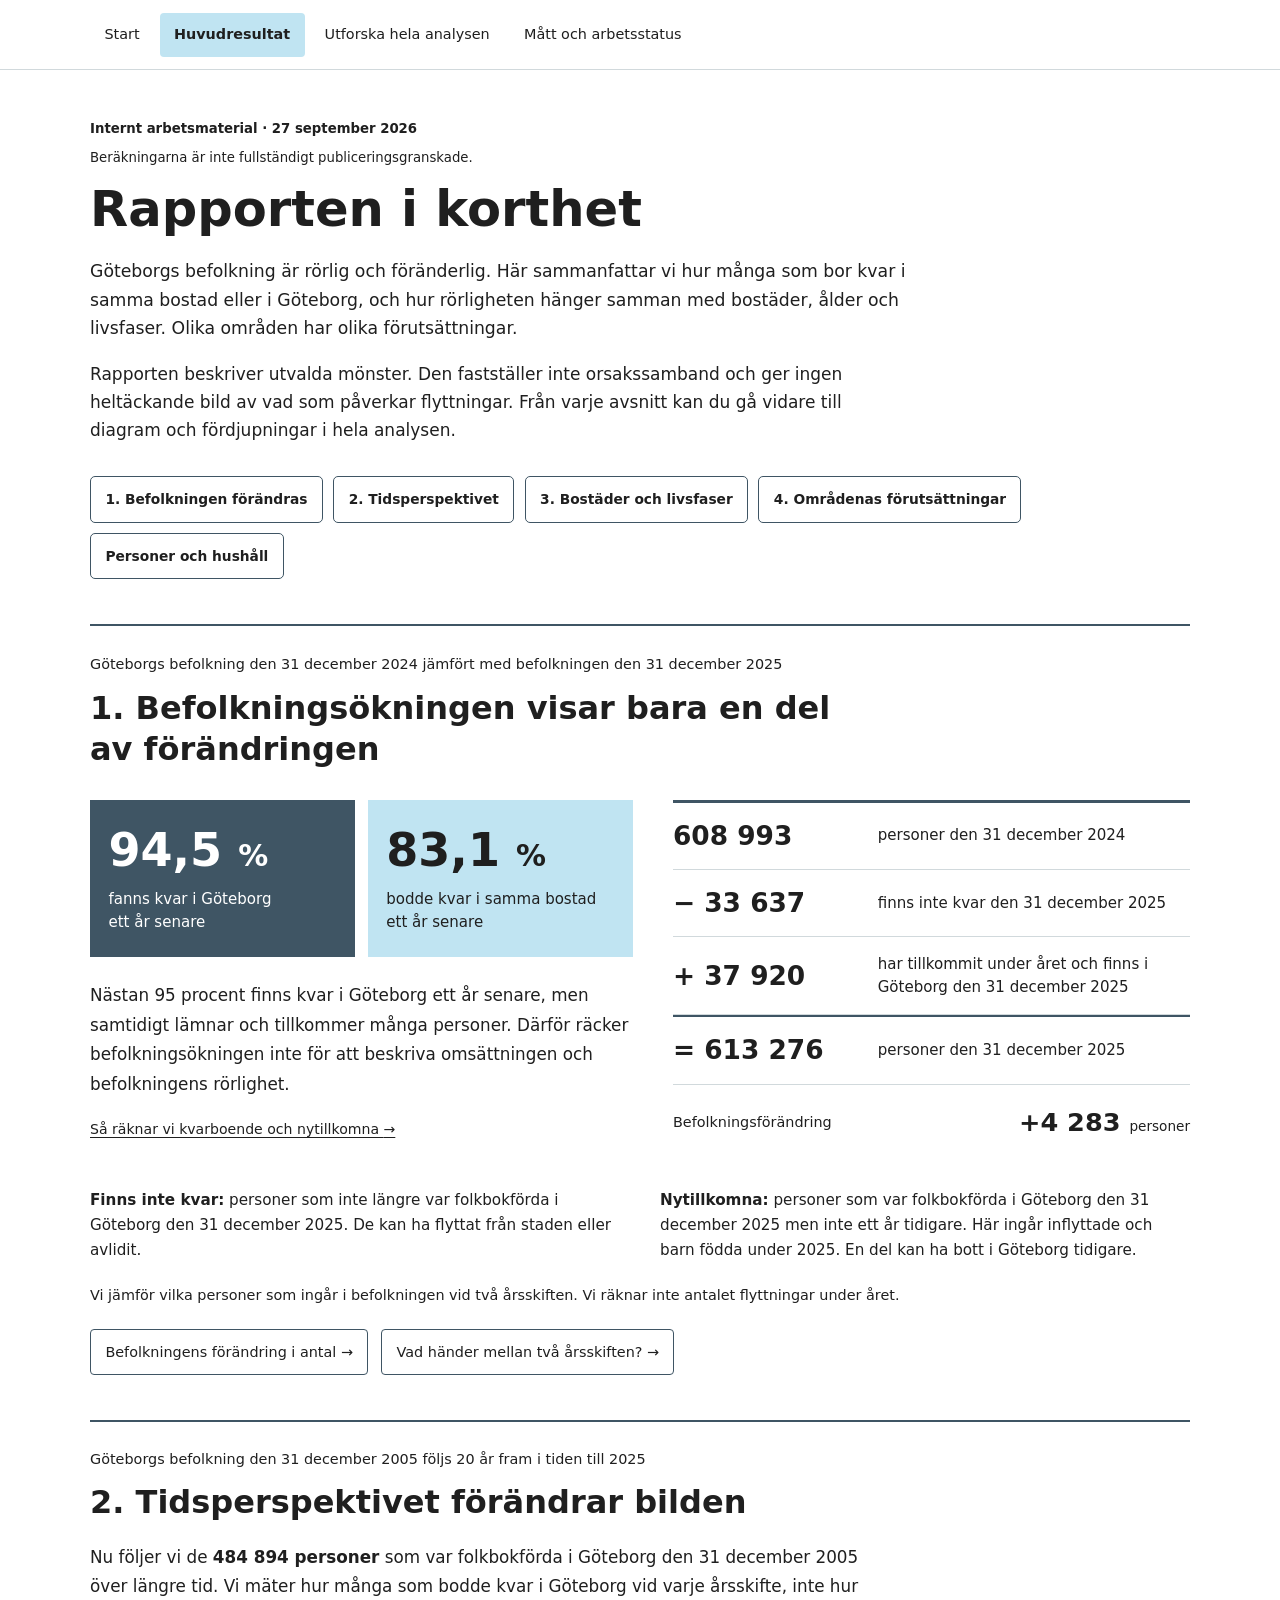
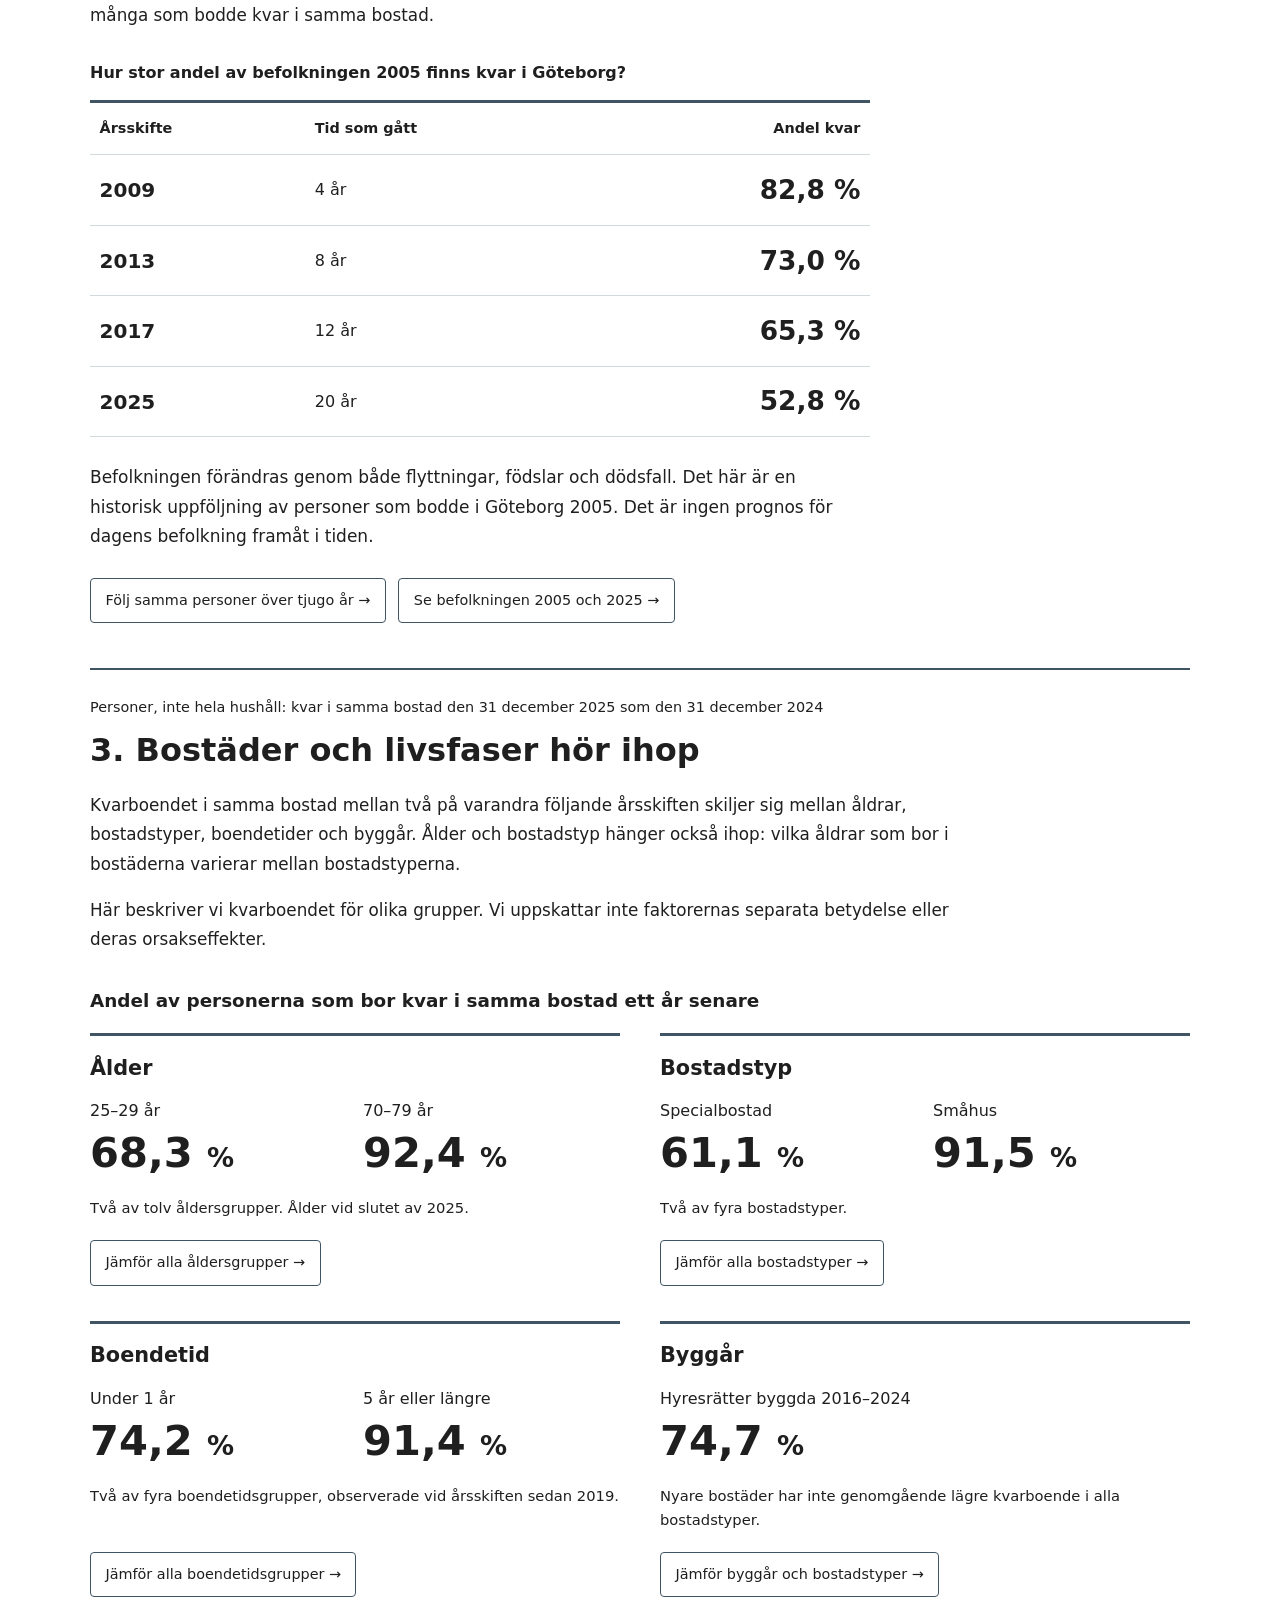
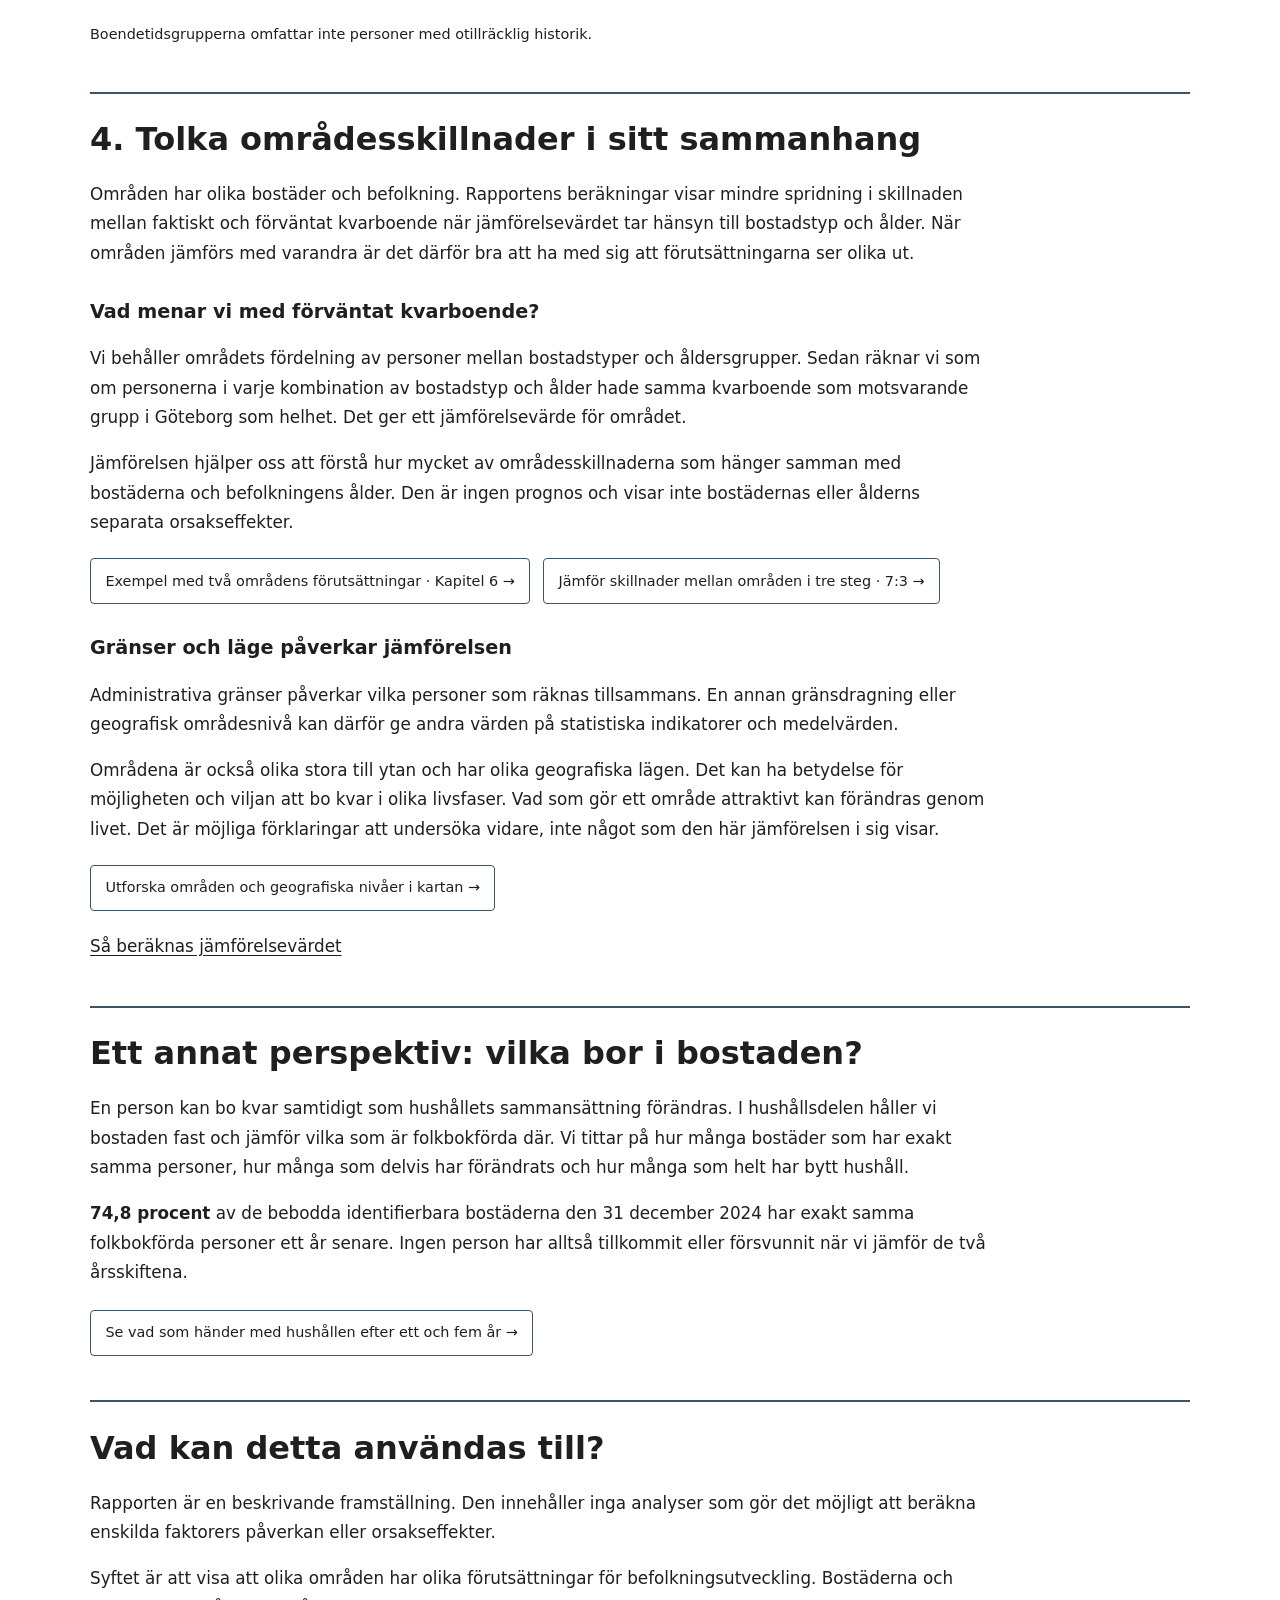
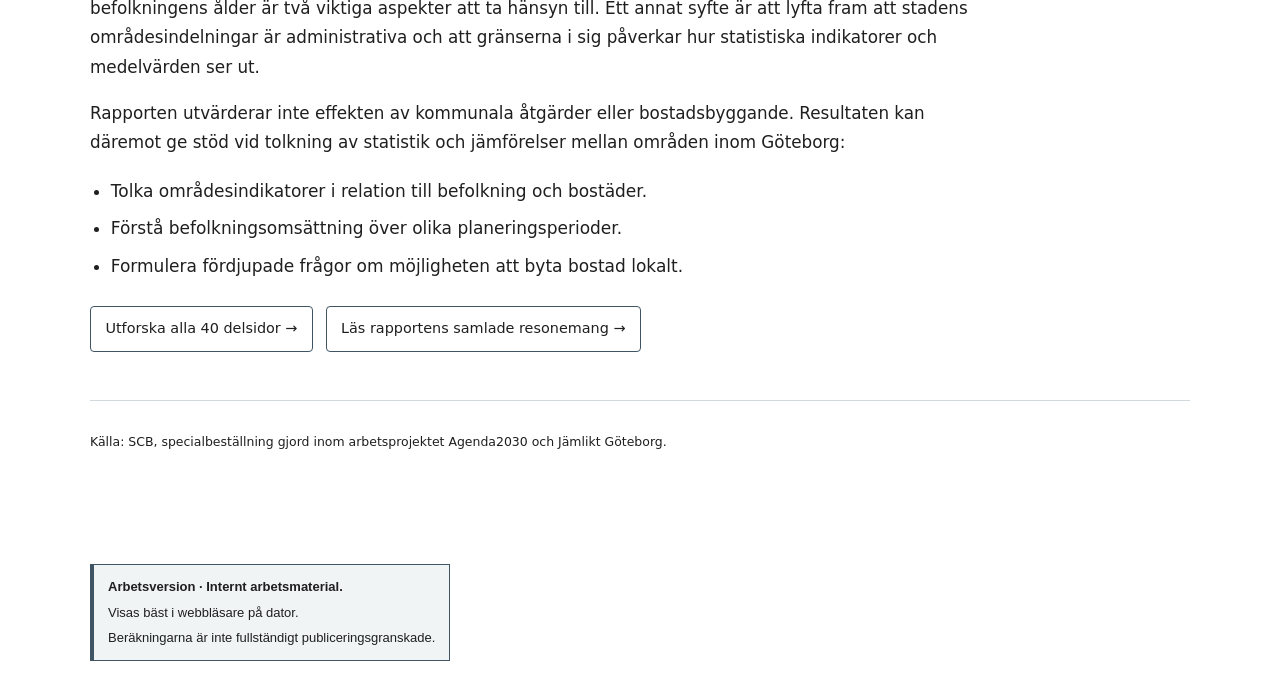
==== huvudresultat.html @ 5f3e09d5 "Publicera bearbetad arbetsversion 2 med huvudresultat och alla delar" ====
<!doctype html><html lang="sv"><head><meta charset="utf-8"><meta name="viewport" content="width=device-width, initial-scale=1"><title>Arbetsversion 2 · Huvudresultaten</title><link rel="stylesheet" href="assets/css/styles.css"><link rel="stylesheet" href="arbetslage.css"><link rel="stylesheet" href="assets/css/arbetsversion2.css"><link rel="stylesheet" href="assets/css/huvudresultat.css"></head><body class="v2-guide v2-summary"><a class="hoppa" href="#innehall">Hoppa till innehållet</a><header><nav class="summary-nav" aria-label="Rapportens sidor"><a href="index.html">Start</a><a href="huvudresultat.html" aria-current="page">Huvudresultat</a><a href="utforska.html">Utforska hela analysen</a><a href="metod-och-status.html">Mått och arbetsstatus</a></nav></header><main id="innehall">
<div class="summary-intro">
  <p class="v2-context"><strong>Internt arbetsmaterial · 27 september 2026</strong></p>
<p class="v2-review-note">Beräkningarna är inte fullständigt publiceringsgranskade.</p>
  <h1>Rapporten i korthet</h1>
  <p class="v2-lead">Göteborgs befolkning är rörlig och föränderlig. Här sammanfattar vi hur många som bor kvar i samma bostad eller i Göteborg, och hur rörligheten hänger samman med bostäder, ålder och livsfaser. Olika områden har olika förutsättningar.</p>
  <p>Rapporten beskriver utvalda mönster. Den fastställer inte orsakssamband och ger ingen heltäckande bild av vad som påverkar flyttningar. Från varje avsnitt kan du gå vidare till diagram och fördjupningar i hela analysen.</p>
</div>
<nav class="v2-jump summary-topics" aria-label="Avsnitt på denna sida">
  <a href="#ett-ar">1. Befolkningen förändras</a>
  <a href="#langre-tid">2. Tidsperspektivet</a>
  <a href="#bostader">3. Bostäder och livsfaser</a>
  <a href="#omraden">4. Områdenas förutsättningar</a>
  <a href="#hushall">Personer och hushåll</a>
</nav>
<section class="v2-section summary-year" id="ett-ar">
  <p class="summary-period">Göteborgs befolkning den 31 december 2024 jämfört med befolkningen den 31 december 2025</p>
  <h2>1. Befolkningsökningen visar bara en del av förändringen</h2>
  <div class="summary-year-grid">
    <div>
      <div class="summary-highlights" aria-label="Andelar av Göteborgs befolkning den 31 december 2024">
        <div class="summary-highlight"><strong>94,5 <span>%</span></strong><p>fanns kvar i Göteborg<br>ett år senare</p></div>
        <div class="summary-highlight"><strong>83,1 <span>%</span></strong><p>bodde kvar i samma bostad<br>ett år senare</p></div>
      </div>
      <p class="summary-reading">Nästan 95 procent finns kvar i Göteborg ett år senare, men samtidigt lämnar och tillkommer många personer. Därför räcker befolkningsökningen inte för att beskriva omsättningen och befolkningens rörlighet.</p>
      <a class="summary-method-link" href="metod-och-status.html">Så räknar vi kvarboende och nytillkomna <span aria-hidden="true">→</span></a>
    </div>
    <div class="summary-change" aria-label="Befolkningens förändring mellan årsskiftena">
      <div class="summary-count"><strong>608&nbsp;993</strong><span>personer den 31 december 2024</span></div>
      <div class="summary-count"><strong>−&nbsp;33&nbsp;637</strong><span>finns inte kvar den 31 december 2025</span></div>
      <div class="summary-count"><strong>+&nbsp;37&nbsp;920</strong><span>har tillkommit under året och finns i Göteborg den 31 december 2025</span></div>
      <div class="summary-count summary-count-end"><strong>=&nbsp;613&nbsp;276</strong><span>personer den 31 december 2025</span></div>
      <p class="summary-increase"><span>Befolkningsförändring</span><strong>+4&nbsp;283 <small>personer</small></strong></p>
    </div>
  </div>
  <div class="summary-definitions">
    <p><strong>Finns inte kvar:</strong> personer som inte längre var folkbokförda i Göteborg den 31 december 2025. De kan ha flyttat från staden eller avlidit.</p>
    <p><strong>Nytillkomna:</strong> personer som var folkbokförda i Göteborg den 31 december 2025 men inte ett år tidigare. Här ingår inflyttade och barn födda under 2025. En del kan ha bott i Göteborg tidigare.</p>
  </div>
  <p class="summary-time-note">Vi jämför vilka personer som ingår i befolkningen vid två årsskiften. Vi räknar inte antalet flyttningar under året.</p>
  <div class="summary-more"><a href="rapport.html#steg-4">Befolkningens förändring i antal <span aria-hidden="true">→</span></a><a href="rapport.html#steg-5">Vad händer mellan två årsskiften? <span aria-hidden="true">→</span></a></div>
</section>
<section class="v2-section" id="langre-tid">
  <p class="summary-period">Göteborgs befolkning den 31 december 2005 följs 20 år fram i tiden till 2025</p>
  <h2>2. Tidsperspektivet förändrar bilden</h2>
  <p class="summary-long-intro">Nu följer vi de <strong>484&nbsp;894 personer</strong> som var folkbokförda i Göteborg den 31 december 2005 över längre tid. Vi mäter hur många som bodde kvar i Göteborg vid varje årsskifte, inte hur många som bodde kvar i samma bostad.</p>
  <div class="summary-long-grid">
    <table class="summary-followup">
      <caption>Hur stor andel av befolkningen 2005 finns kvar i Göteborg?</caption>
      <thead><tr><th scope="col">Årsskifte</th><th scope="col">Tid som gått</th><th scope="col">Andel kvar</th></tr></thead>
      <tbody>
        <tr><th scope="row">2009</th><td>4 år</td><td>82,8 %</td></tr>
        <tr><th scope="row">2013</th><td>8 år</td><td>73,0 %</td></tr>
        <tr><th scope="row">2017</th><td>12 år</td><td>65,3 %</td></tr>
        <tr><th scope="row">2025</th><td>20 år</td><td>52,8 %</td></tr>
      </tbody>
    </table>
  </div>
  <p class="summary-long-reading">Befolkningen förändras genom både flyttningar, födslar och dödsfall. Det här är en historisk uppföljning av personer som bodde i Göteborg 2005. Det är ingen prognos för dagens befolkning framåt i tiden.</p>
  <div class="summary-more"><a href="kapitel9.html#steg-1">Följ samma personer över tjugo år <span aria-hidden="true">→</span></a><a href="kapitel9.html#steg-5">Se befolkningen 2005 och 2025 <span aria-hidden="true">→</span></a></div>
</section>
<section class="v2-section" id="bostader">
  <p class="summary-period">Personer, inte hela hushåll: kvar i samma bostad den 31 december 2025 som den 31 december 2024</p>
  <h2>3. Bostäder och livsfaser hör ihop</h2>
  <p class="summary-groups-intro">Kvarboendet i samma bostad mellan två på varandra följande årsskiften skiljer sig mellan åldrar, bostadstyper, boendetider och byggår. Ålder och bostadstyp hänger också ihop: vilka åldrar som bor i bostäderna varierar mellan bostadstyperna.</p>
  <p class="summary-groups-intro">Här beskriver vi kvarboendet för olika grupper. Vi uppskattar inte faktorernas separata betydelse eller deras orsakseffekter.</p>
  <h3 class="summary-groups-measure">Andel av personerna som bor kvar i samma bostad ett år senare</h3>
  <div class="summary-groups">
    <section class="summary-group" aria-labelledby="summary-age-title">
      <h4 id="summary-age-title">Ålder</h4>
      <dl class="summary-group-values"><div><dt>25–29 år</dt><dd>68,3 <span>%</span></dd></div><div><dt>70–79 år</dt><dd>92,4 <span>%</span></dd></div></dl>
      <p>Två av tolv åldersgrupper. Ålder vid slutet av 2025.</p>
      <div class="summary-more"><a href="kapitel3.html#steg-1">Jämför alla åldersgrupper <span aria-hidden="true">→</span></a></div>
    </section>
    <section class="summary-group" aria-labelledby="summary-housing-title">
      <h4 id="summary-housing-title">Bostadstyp</h4>
      <dl class="summary-group-values"><div><dt>Specialbostad</dt><dd>61,1 <span>%</span></dd></div><div><dt>Småhus</dt><dd>91,5 <span>%</span></dd></div></dl>
      <p>Två av fyra bostadstyper.</p>
      <div class="summary-more"><a href="kapitel5.html#steg-1">Jämför alla bostadstyper <span aria-hidden="true">→</span></a></div>
    </section>
    <section class="summary-group" aria-labelledby="summary-tenure-title">
      <h4 id="summary-tenure-title">Boendetid</h4>
      <dl class="summary-group-values"><div><dt>Under 1 år</dt><dd>74,2 <span>%</span></dd></div><div><dt>5 år eller längre</dt><dd>91,4 <span>%</span></dd></div></dl>
      <p>Två av fyra boendetidsgrupper, observerade vid årsskiften sedan 2019.</p>
      <div class="summary-more"><a href="kapitel8.html#steg-1">Jämför alla boendetidsgrupper <span aria-hidden="true">→</span></a></div>
    </section>
    <section class="summary-group" aria-labelledby="summary-built-title">
      <h4 id="summary-built-title">Byggår</h4>
      <dl class="summary-group-values summary-group-single"><div><dt>Hyresrätter byggda 2016–2024</dt><dd>74,7 <span>%</span></dd></div></dl>
      <p>Nyare bostäder har inte genomgående lägre kvarboende i alla bostadstyper.</p>
      <div class="summary-more"><a href="kapitel8.html#steg-3">Jämför byggår och bostadstyper <span aria-hidden="true">→</span></a></div>
    </section>
  </div>
  <p class="summary-groups-note">Boendetidsgrupperna omfattar inte personer med otillräcklig historik.</p>
</section>
<section class="v2-section" id="omraden">
  <h2>4. Tolka områdesskillnader i sitt sammanhang</h2>
  <p>Områden har olika bostäder och befolkning. Rapportens beräkningar visar mindre spridning i skillnaden mellan faktiskt och förväntat kvarboende när jämförelsevärdet tar hänsyn till bostadstyp och ålder. När områden jämförs med varandra är det därför bra att ha med sig att förutsättningarna ser olika ut.</p>
  <h3>Vad menar vi med förväntat kvarboende?</h3>
  <p>Vi behåller områdets fördelning av personer mellan bostadstyper och åldersgrupper. Sedan räknar vi som om personerna i varje kombination av bostadstyp och ålder hade samma kvarboende som motsvarande grupp i Göteborg som helhet. Det ger ett jämförelsevärde för området.</p>
  <p>Jämförelsen hjälper oss att förstå hur mycket av områdesskillnaderna som hänger samman med bostäderna och befolkningens ålder. Den är ingen prognos och visar inte bostädernas eller ålderns separata orsakseffekter.</p>
  <div class="summary-more"><a href="kapitel6.html#steg-1">Exempel med två områdens förutsättningar · Kapitel 6 <span aria-hidden="true">→</span></a><a href="kapitel7.html#steg-4">Jämför skillnader mellan områden i tre steg · 7:3 <span aria-hidden="true">→</span></a></div>
  <h3>Gränser och läge påverkar jämförelsen</h3>
  <p>Administrativa gränser påverkar vilka personer som räknas tillsammans. En annan gränsdragning eller geografisk områdesnivå kan därför ge andra värden på statistiska indikatorer och medelvärden.</p>
  <p>Områdena är också olika stora till ytan och har olika geografiska lägen. Det kan ha betydelse för möjligheten och viljan att bo kvar i olika livsfaser. Vad som gör ett område attraktivt kan förändras genom livet. Det är möjliga förklaringar att undersöka vidare, inte något som den här jämförelsen i sig visar.</p>
  <div class="summary-more"><a href="kapitel4.html#steg-3">Utforska områden och geografiska nivåer i kartan <span aria-hidden="true">→</span></a></div>
  <p class="v2-review-link"><a href="metod-och-status.html#omradesjamforelse">Så beräknas jämförelsevärdet</a></p>
</section>
<section class="v2-section" id="hushall">
  <h2>Ett annat perspektiv: vilka bor i bostaden?</h2>
  <p>En person kan bo kvar samtidigt som hushållets sammansättning förändras. I hushållsdelen håller vi bostaden fast och jämför vilka som är folkbokförda där. Vi tittar på hur många bostäder som har exakt samma personer, hur många som delvis har förändrats och hur många som helt har bytt hushåll.</p>
  <p><strong>74,8 procent</strong> av de bebodda identifierbara bostäderna den 31 december 2024 har exakt samma folkbokförda personer ett år senare. Ingen person har alltså tillkommit eller försvunnit när vi jämför de två årsskiftena.</p>
  <div class="summary-more"><a href="kapitel10.html#steg-1">Se vad som händer med hushållen efter ett och fem år <span aria-hidden="true">→</span></a></div>
</section>
<section class="v2-section" id="anvandning">
  <h2>Vad kan detta användas till?</h2>
  <p>Rapporten är en beskrivande framställning. Den innehåller inga analyser som gör det möjligt att beräkna enskilda faktorers påverkan eller orsakseffekter.</p>
  <p>Syftet är att visa att olika områden har olika förutsättningar för befolkningsutveckling. Bostäderna och befolkningens ålder är två viktiga aspekter att ta hänsyn till. Ett annat syfte är att lyfta fram att stadens områdesindelningar är administrativa och att gränserna i sig påverkar hur statistiska indikatorer och medelvärden ser ut.</p>
  <p>Rapporten utvärderar inte effekten av kommunala åtgärder eller bostadsbyggande. Resultaten kan däremot ge stöd vid tolkning av statistik och jämförelser mellan områden inom Göteborg:</p>
  <ul><li>Tolka områdesindikatorer i relation till befolkning och bostäder.</li><li>Förstå befolkningsomsättning över olika planeringsperioder.</li><li>Formulera fördjupade frågor om möjligheten att byta bostad lokalt.</li></ul>
  <div class="summary-more"><a href="utforska.html">Utforska alla 40 delsidor <span aria-hidden="true">→</span></a><a href="sammanfattning.html#steg-4">Läs rapportens samlade resonemang <span aria-hidden="true">→</span></a></div>
</section>
<footer><p>Källa: SCB, specialbeställning gjord inom arbetsprojektet Agenda2030 och Jämlikt Göteborg.</p></footer>
</main><script src="arbetslage.js"></script></body></html>
---- assets/css/styles.css ----
/* --------------------------------------------------------------
   Rörlighet i Göteborgs bostadsbestånd
   Gemensam grund och landningssida.

   Följer Göteborgs Stads grafiska profil:
     Typsnitt   Open Sans Extrabold i rubriker, Regular i brödtext
     Text       Alltid svart #1f1f1f eller vit #ffffff, aldrig
                genomskinlig. Hierarki genom storlek och vikt.
     Färg       Göteborgsblå #0077bc endast profilerande element,
                aldrig datavärden. Datafärgerna används solida.
     Versaler   Endast inledande stor bokstav, aldrig VERSALER.
   -------------------------------------------------------------- */

:root {
  /* Profilerande */
  --gbg-bla:      #0077bc;

  /* Datafärger */
  --gbg-morkbla:  #3f5564;
  --gbg-turkos:   #008391;
  --gbg-gron:     #008767;
  --gbg-gul:      #ffcd37;
  --gbg-rod:      #d24723;
  --gbg-rosa:     #d53878;
  --gbg-lila:     #674b99;
  --gbg-gra:      #d1d9dc;
  --gbg-ljusbla:  #c0e4f2;
  --gbg-ljusgul:  #fff3b0;

  /* Ytor */
  --svart:        #1f1f1f;
  --vit:          #ffffff;
  --natt:         #3f5564;
  --papper:       #ffffff;
  --linje:        #d1d9dc;
  --kalla:        #1f1f1f;

  --font: "Open Sans", system-ui, sans-serif;
}

*, *::before, *::after { box-sizing: border-box; }
html { -webkit-text-size-adjust: 100%; }

body {
  margin: 0;
  font-family: var(--font);
  font-size: 17px;
  line-height: 1.6;
  color: var(--svart);
  background: var(--papper);
}

.visuellt-dold {
  position: absolute; width: 1px; height: 1px;
  overflow: hidden; clip: rect(0 0 0 0); white-space: nowrap;
}

.hoppa {
  position: fixed;
  z-index: 100;
  top: .75rem;
  left: .75rem;
  padding: .65rem .9rem;
  color: var(--svart);
  background: var(--vit);
  border: 2px solid var(--svart);
  transform: translateY(-180%);
}
.hoppa:focus { transform: none; }

/* --- Knapp ---------------------------------------------------- */
/* Göteborgsblå är profilerande och används för det som går att
   klicka på. Aldrig för datavärden. */

.knapp {
  display: inline-block;
  font-family: var(--font);
  font-weight: 600;
  font-size: 1.05rem;
  color: var(--vit);
  background: var(--gbg-bla);
  padding: .9rem 2rem;
  border: none;
  border-radius: 999px;
  text-decoration: none;
  cursor: pointer;
  transition: background .15s ease;
}
.knapp:hover  { background: var(--svart); }
.knapp:active { transform: translateY(1px); }
.knapp:focus-visible { outline: 3px solid var(--svart); outline-offset: 3px; }

/* ==============================================================
   Landningssidan
   ============================================================== */

.hero {
  position: relative;
  isolation: isolate;
  min-height: 100svh;
  overflow: hidden;
  color: var(--vit);
  background: var(--gbg-morkbla);
}

.hero__foto,
.hero__ton,
.hero__duk {
  position: absolute;
  inset: 0;
  width: 100%;
  height: 100%;
}

.hero__foto {
  z-index: -3;
  background-color: var(--gbg-morkbla);
  background-image: url("../img/hero.jpg");
  background-repeat: no-repeat;
  background-position: center 72%;
  background-size: cover;
  filter: brightness(.62) saturate(.78) contrast(1.08);
  transform: scale(1.01);
}

.hero__ton {
  z-index: -2;
  background: var(--gbg-morkbla);
  mix-blend-mode: multiply;
  opacity: .92;
}

.hero__duk {
  z-index: -1;
  display: block;
  pointer-events: none;
}

.hero__inner {
  display: flex;
  flex-direction: column;
  justify-content: center;
  min-height: 100svh;
  width: min(100%, 1500px);
  margin-inline: auto;
  padding: clamp(7.5rem, 14vh, 10rem) clamp(1.5rem, 5vw, 5rem) clamp(5rem, 10vh, 7rem);
}

.hero__etikett {
  max-width: 38rem;
  margin: 0 0 1rem;
  font-weight: 600;
  font-size: clamp(1.02rem, 1.25vw, 1.25rem);
  line-height: 1.35;
}

.hero__titel {
  max-width: 6.8ch;
  margin: 0 0 clamp(1.4rem, 3vh, 2rem);
  font-weight: 800;
  font-size: clamp(4.4rem, 7.3vw, 8rem);
  line-height: .9;
  letter-spacing: -.05em;
  text-wrap: balance;
}

.hero__ingress {
  max-width: 59ch;
  margin: 0 0 clamp(1.6rem, 3.5vh, 2.3rem);
  font-size: clamp(1.02rem, 1.2vw, 1.16rem);
  line-height: 1.6;
}

.hero .knapp {
  align-self: flex-start;
  min-width: 10.5rem;
  text-align: center;
}
.hero .knapp:hover {
  color: var(--svart);
  background: var(--vit);
}
.hero .knapp:focus-visible { outline-color: var(--vit); }

.hero__fotnot {
  max-width: 42ch;
  margin: clamp(2rem, 5vh, 3.4rem) 0 0;
  font-size: .78rem;
  line-height: 1.45;
}

.hero__meta {
  position: absolute;
  z-index: 2;
  top: clamp(1.25rem, 3vw, 2.4rem);
  left: max(clamp(1.5rem, 5vw, 5rem), calc((100vw - 1500px) / 2 + 5rem));
  margin: 0;
  font-size: clamp(.9rem, 1vw, 1.02rem);
  line-height: 1.35;
  font-weight: 600;
}

@media (max-width: 760px) {
  .hero { overflow-y: auto; }
  .hero__inner {
    justify-content: flex-start;
    padding-top: 7.2rem;
    padding-bottom: 3rem;
  }
  .hero__foto { background-position: center 68%; }
  .hero__etikett { max-width: 24rem; font-size: 1rem; }
  .hero__titel {
    max-width: 6.6ch;
    font-size: clamp(3.8rem, 18vw, 5.6rem);
  }
  .hero__ingress { font-size: 1rem; line-height: 1.55; }
  .hero__fotnot { margin-top: 2.2rem; }
  .hero__meta { left: 1.5rem; font-size: .88rem; }
}

@media (max-height: 760px) and (min-width: 761px) {
  .hero__inner {
    justify-content: flex-start;
    padding-top: 5.8rem;
    padding-bottom: 2.5rem;
  }
  .hero__etikett { margin-bottom: .6rem; font-size: 1rem; }
  .hero__titel {
    margin-bottom: 1rem;
    font-size: clamp(3.9rem, 6.6vw, 6.3rem);
  }
  .hero__ingress {
    margin-bottom: 1.2rem;
    font-size: 1rem;
    line-height: 1.5;
  }
  .hero__fotnot { margin-top: 1.6rem; }
  .hero__meta { top: 1.1rem; }
}

@media (prefers-reduced-motion: reduce) {
  * { transition-duration: .01ms !important; }
}

.hero__ingress p { margin: 0; }
.hero__ingress p + p { margin-top: .8em; }
---- arbetslage.css ----
.arbetslage{position:fixed;bottom:12px;left:16px;z-index:80;max-width:265px;padding:12px 14px;border:1px solid #3f5564;border-left:4px solid #3f5564;background:#f1f4f5;color:#1f1f1f;font:13px/1.5 Arial,sans-serif}.arbetslage strong,.arbetslage span{display:block}.arbetslage strong{font-weight:700;margin-bottom:6px}.arbetslage span+span{margin-top:6px}@media(max-width:1100px){.arbetslage{position:relative;left:auto;bottom:auto;margin:0 1rem 6rem;max-width:none;width:fit-content}}@media print{.arbetslage{position:static;margin:1rem 0}}
---- assets/css/arbetsversion2.css ----
/* Lokala redaktionella tillägg. Diagramdata och måttdefinitioner behålls. */
.v2-ingangar{display:flex;flex-wrap:wrap;gap:1rem;margin-top:1.6rem;}
.hero .v2-knapp-ljus{background:white;color:#1f1f1f;border:1px solid #3f5564;}
.v2-startperiod{font-size:.86rem;line-height:1.65;max-width:58ch;margin-top:1.4rem;}
.v2-topplankar{display:flex;gap:.85rem;font-size:.76rem;flex-wrap:wrap;}
.v2-topplankar a{color:#1f1f1f;}
.v2-status{border:1px solid #d1d9dc;border-top:3px solid #3f5564;padding:.75rem .9rem;margin:.5rem 0 1rem;font-size:.8rem;line-height:1.6;}
.v2-status strong{display:block;}
.v2-status p{margin:.45rem 0;}
.v2-status a{color:#1f1f1f;}
.scen p.v2-kommentar{font-size:.78rem;font-weight:600;margin:0 0 .8rem;}
.v2-fordjupning{margin:1rem 0;border-top:1px solid #d1d9dc;padding-top:.8rem;}
.v2-fordjupning>summary{font-weight:600;cursor:pointer;}
.v2-resultatkort{display:grid;grid-template-columns:1fr 1fr;gap:1.25rem;}
.v2-resultatkort section{border-top:2px solid #3f5564;padding-top:.7rem;}
.v2-resultatkort h4{margin:.1rem 0 .5rem;font-size:1rem;}
.v2-resultatkort p{font-size:.84rem;margin:.4rem 0;line-height:1.65;}
.v2-resultatkort b{font-size:1.1rem;white-space:nowrap;}
.v2-resultatkort a{color:#1f1f1f;font-size:.86rem;}
/* Text och öppnade fördjupningar får ta plats, även på dator. */
body:has(.scen){height:auto;overflow:auto;}
.scen{height:auto;min-height:100svh;}
.scen>.steg{position:relative;inset:auto;display:none;visibility:hidden;height:auto;min-height:0;align-items:start;align-content:start;padding-block:7rem 8rem;}
.scen>.steg.aktiv{display:grid;visibility:visible;}
.scen .steg__hoger{max-height:none;overflow:visible;}
.scen .steg h1,.scen .steg h2{font-size:clamp(1.9rem,3.2vw,2.65rem);line-height:1.14;}
.k8__values small{display:block;font-size:.7rem;}
body.v2-guide{height:auto;overflow:auto;}
.v2-guide header{position:static;display:flex;gap:1.2rem;flex-wrap:wrap;align-items:center;padding:1.1rem max(1rem,calc((100vw - 1100px)/2));border-bottom:1px solid #d1d9dc;}
.v2-guide header a{color:#1f1f1f;font-size:.88rem;}
.v2-guide main{width:min(1100px,calc(100% - 3rem));margin:3rem auto 7rem;}
.v2-guide h1{font-size:clamp(2rem,4vw,3.3rem);font-weight:800;line-height:1.15;max-width:24ch;margin:.6rem 0 1.2rem;}
.v2-guide .v2-lead{max-width:76ch;font-size:1.08rem;}
.v2-guide h2{font-size:1.65rem;line-height:1.3;font-weight:800;}
.v2-guide h3{font-size:1.12rem;}
.v2-guide p{max-width:75ch;}
.v2-guide a{color:#1f1f1f;text-underline-offset:.2em;}
.v2-guide .v2-section{margin:2.8rem 0;padding-top:1.6rem;border-top:2px solid #3f5564;scroll-margin-top:1rem;}
.v2-guide .v2-section-grid{display:grid;grid-template-columns:1fr 1fr;gap:3rem;}
.v2-guide .v2-kpis{display:flex;gap:2rem;flex-wrap:wrap;margin:1.8rem 0;}
.v2-guide .v2-kpis strong{display:block;font-size:2.3rem;font-weight:800;}
.v2-guide .v2-kpis span{font-size:.84rem;display:block;max-width:24ch;}
.v2-guide .v2-topics{display:grid;grid-template-columns:repeat(2,minmax(0,1fr));gap:1rem 2rem;}
.v2-guide .v2-topics section{border-top:1px solid #d1d9dc;padding-top:.9rem;}
.v2-guide li{margin:.5rem 0;}
.v2-guide .v2-context{font-size:.83rem;line-height:1.6;}
.v2-guide .v2-review-note{font-size:.83rem;line-height:1.6;margin-top:-.4rem;}
.v2-review-link{font-size:.83rem;line-height:1.6;margin:.7rem 0 1rem;}
.v2-guide table{border-collapse:collapse;width:100%;font-size:.9rem;}
.v2-guide th,.v2-guide td{text-align:left;padding:.6rem .4rem;border-bottom:1px solid #d1d9dc;}
.v2-guide th[scope=row]{font-weight:400;}
.v2-guide .v2-jump{display:flex;flex-wrap:wrap;gap:.7rem 1.4rem;margin:1.6rem 0;font-size:.9rem;}
.v2-guide .v2-balance{display:grid;gap:.6rem;font-size:.93rem;}
.v2-guide .v2-balance p{padding:.7rem 0;margin:0;border-bottom:1px solid #d1d9dc;}
.v2-guide footer{border-top:1px solid #d1d9dc;padding-top:1.2rem;font-size:.78rem;margin-top:3rem;}
.v2-guide .arbetslage{position:static;margin:1rem max(1rem,calc((100vw - 1100px)/2));max-width:none;width:fit-content;}
@media(max-width:1100px){.topp__vanster{flex-wrap:wrap;gap:.6rem;}.topp__kapitel{max-width:30ch;}.v2-topplankar{font-size:.73rem;}}
@media(max-width:650px){.v2-resultatkort,.v2-guide .v2-section-grid,.v2-guide .v2-topics{grid-template-columns:1fr;gap:1.2rem;}.v2-guide main{width:calc(100% - 2rem);}.v2-guide .v2-kpis{gap:1rem;}.v2-topplankar{display:none;}.v2-guide h1{font-size:2.2rem;}}
@media(prefers-reduced-motion:reduce){*,*::before,*::after{animation:none!important;transition:none!important;scroll-behavior:auto!important;}}
@media print{.v2-topplankar{display:none;}.v2-status{break-inside:avoid;}.v2-guide main{margin:0;width:100%;}}
---- assets/css/huvudresultat.css ----
/* Prövning av huvudresultatens inledning och första avsnitt. */
.v2-summary header{padding-block:.8rem;}
.summary-nav{display:flex;align-items:center;flex-wrap:wrap;gap:.35rem;}
.v2-summary .summary-nav a{padding:.65rem .9rem;text-decoration:none;border-radius:4px;font-size:.9rem;}
.summary-nav a[aria-current=page]{background:#c0e4f2;font-weight:600;}
.summary-nav a:hover{background:#d1d9dc;}
.v2-summary a:focus-visible{outline:3px solid #1f1f1f;outline-offset:4px;}
.v2-summary .summary-intro h1{max-width:none;font-size:clamp(2.1rem,4vw,3.1rem);margin-bottom:1.2rem;}
.summary-intro{max-width:850px;}
.summary-intro>p{line-height:1.65;}
.v2-summary .summary-topics{gap:.65rem;margin:2rem 0 2.5rem;}
.v2-summary .summary-topics a{border:1px solid #3f5564;border-radius:5px;padding:.7rem .9rem;text-decoration:none;font-weight:600;font-size:.86rem;}
.summary-topics a:hover{background:#c0e4f2;}
.v2-summary .summary-year{padding-top:1.7rem;}
.summary-year .summary-period{font-size:.9rem;line-height:1.6;max-width:none;margin:0 0 .7rem;}
.summary-year h2{max-width:34ch;margin:0 0 1.8rem;font-size:clamp(1.6rem,2.7vw,2rem);}
.summary-year-grid{display:grid;grid-template-columns:1.05fr 1fr;gap:2.5rem;align-items:start;}
.summary-highlights{display:grid;grid-template-columns:1fr 1fr;gap:.8rem;}
.summary-highlight{background:#3f5564;color:#ffffff;padding:1.45rem 1.15rem;}
.summary-highlight+ .summary-highlight{background:#c0e4f2;color:#1f1f1f;}
.summary-highlight strong{display:block;font-size:clamp(2.35rem,3.6vw,3.25rem);font-weight:800;line-height:1.2;white-space:nowrap;}
.summary-highlight strong span{font-size:.65em;}
.summary-highlight p{font-size:.94rem;line-height:1.55;margin:.6rem 0 0;}
.summary-reading{font-size:1.05rem;line-height:1.75;margin:1.5rem 0 1rem;}
.summary-method-link{font-size:.88rem;}
.summary-change{border-top:3px solid #3f5564;}
.summary-count{display:grid;grid-template-columns:12rem 1fr;gap:.8rem;align-items:center;padding:1rem 0;border-bottom:1px solid #d1d9dc;}
.summary-count strong{font-size:1.65rem;line-height:1.3;font-weight:800;white-space:nowrap;font-variant-numeric:tabular-nums;}
.summary-count span{font-size:.94rem;line-height:1.5;}
.summary-count-end{border-top:2px solid #3f5564;}
.summary-increase{display:flex;align-items:center;justify-content:space-between;gap:1rem;margin:0;padding:1.1rem 0;}
.summary-increase>span{font-size:.9rem;}
.summary-increase strong{font-size:1.6rem;white-space:nowrap;}
.summary-increase small{font-size:.85rem;font-weight:400;}
.summary-definitions{display:grid;grid-template-columns:1fr 1fr;gap:2.5rem;margin-top:1.4rem;}
.summary-definitions p{font-size:.95rem;line-height:1.65;margin:.3rem 0;}
.summary-year .summary-time-note{font-size:.9rem;max-width:none;margin:1rem 0 1.4rem;}
.summary-more{display:flex;flex-wrap:wrap;gap:.8rem;}
.v2-summary .summary-more a{border:1px solid #3f5564;border-radius:4px;padding:.65rem .9rem;font-size:.9rem;text-decoration:none;}
.summary-more a:hover{background:#c0e4f2;}
.v2-summary #langre-tid>.summary-period{font-size:.9rem;line-height:1.6;max-width:none;margin:0 0 .7rem;}
.v2-summary #langre-tid>h2{font-size:clamp(1.6rem,2.7vw,2rem);margin:0 0 1.2rem;}
.v2-summary .summary-long-intro{max-width:85ch;font-size:1.05rem;line-height:1.75;margin-bottom:1.8rem;}
.v2-summary #langre-tid>*{max-width:780px;}.summary-long-grid{display:block;}
.v2-summary .summary-followup{border-top:3px solid #3f5564;}
.summary-followup caption{text-align:left;font-size:1rem;font-weight:600;line-height:1.6;margin-bottom:.9rem;}
.v2-summary .summary-followup thead th{font-size:.9rem;padding:.9rem .6rem;}
.v2-summary .summary-followup tbody th{font-size:1.25rem;font-weight:600;}
.v2-summary .summary-followup tbody td,.v2-summary .summary-followup tbody th{padding:.85rem .6rem;}
.v2-summary .summary-followup tbody td{font-size:1rem;}
.v2-summary .summary-followup tr>:last-child{text-align:right;white-space:nowrap;}
.v2-summary .summary-followup tbody td:last-child{font-size:1.65rem;font-weight:800;font-variant-numeric:tabular-nums;}
.v2-summary .summary-long-reading{max-width:85ch;line-height:1.75;margin:1.6rem 0;}
.v2-summary #bostader>.summary-period{font-size:.9rem;line-height:1.6;max-width:none;margin:0 0 .7rem;}
.v2-summary #bostader>h2{font-size:clamp(1.6rem,2.7vw,2rem);margin:0 0 1.2rem;}
.v2-summary .summary-groups-intro{max-width:85ch;font-size:1.05rem;line-height:1.75;}
.v2-summary .summary-groups-measure{font-size:1.15rem;line-height:1.5;margin:2rem 0 1.2rem;}
.summary-groups{display:grid;grid-template-columns:1fr 1fr;gap:2.2rem 2.5rem;}
.summary-group{border-top:3px solid #3f5564;padding:1.1rem 0 0;display:flex;flex-direction:column;}
.summary-group h4{font-size:1.3rem;font-weight:800;line-height:1.4;margin:0 0 1rem;}
.summary-group-values{display:grid;grid-template-columns:1fr 1fr;gap:1rem;margin:0;}
.summary-group-values>div{display:flex;flex-direction:column;}
.summary-group-values dt{font-size:1rem;line-height:1.5;}
.summary-group-values dd{font-size:2.6rem;line-height:1.3;font-weight:800;white-space:nowrap;margin:.2rem 0 0;font-variant-numeric:tabular-nums;}
.summary-group-values dd span{font-size:.65em;}
.summary-group-single{grid-template-columns:1fr;}
.summary-group>p{font-size:.92rem;line-height:1.65;margin:1rem 0 1.2rem;}
.summary-group .summary-more{margin-top:auto;}
.v2-summary .summary-groups-note{font-size:.9rem;line-height:1.65;margin:1.6rem 0 0;}
.v2-summary #omraden>h2{font-size:clamp(1.6rem,2.7vw,2rem);margin:0 0 1.2rem;}
.v2-summary #omraden>p{max-width:85ch;line-height:1.75;font-size:1.05rem;}
.v2-summary #omraden>h3{font-size:1.2rem;margin:1.8rem 0 .7rem;}
.v2-summary #omraden>.summary-more{margin:1.3rem 0;}
.v2-summary #omraden>.v2-status{margin-top:1.8rem;}
.v2-summary #hushall>h2,.v2-summary #anvandning>h2{font-size:clamp(1.6rem,2.7vw,2rem);margin:0 0 1.2rem;}
.v2-summary #hushall>p,.v2-summary #anvandning>p{max-width:85ch;font-size:1.05rem;line-height:1.75;}
.v2-summary #hushall>.summary-more,.v2-summary #anvandning>.summary-more{margin-top:1.4rem;}
.v2-summary #anvandning>ul{max-width:85ch;line-height:1.75;margin:1.2rem 0 1.5rem;padding-left:1.3rem;}
@media(max-width:750px){.summary-groups{grid-template-columns:1fr;}.summary-group-values dd{font-size:2.35rem;}}
@media(max-width:900px){.summary-year-grid{grid-template-columns:1fr;gap:1.5rem;}.summary-highlight strong{font-size:3rem;}.summary-count{grid-template-columns:13rem 1fr;}.summary-definitions{gap:1.5rem;}}
@media(max-width:520px){.summary-nav{gap:.15rem;}.v2-summary .summary-nav a{font-size:.82rem;padding:.55rem .6rem;}.summary-highlight{padding:1.1rem .8rem;}.summary-highlight strong{font-size:2.35rem;}.summary-highlight p{font-size:.85rem;}.summary-count{grid-template-columns:10.4rem 1fr;gap:.5rem;}.summary-count strong{font-size:1.45rem;}.summary-count span{font-size:.85rem;}.summary-definitions{grid-template-columns:1fr;gap:.7rem;}.summary-increase{align-items:start;flex-direction:column;gap:.3rem;}}
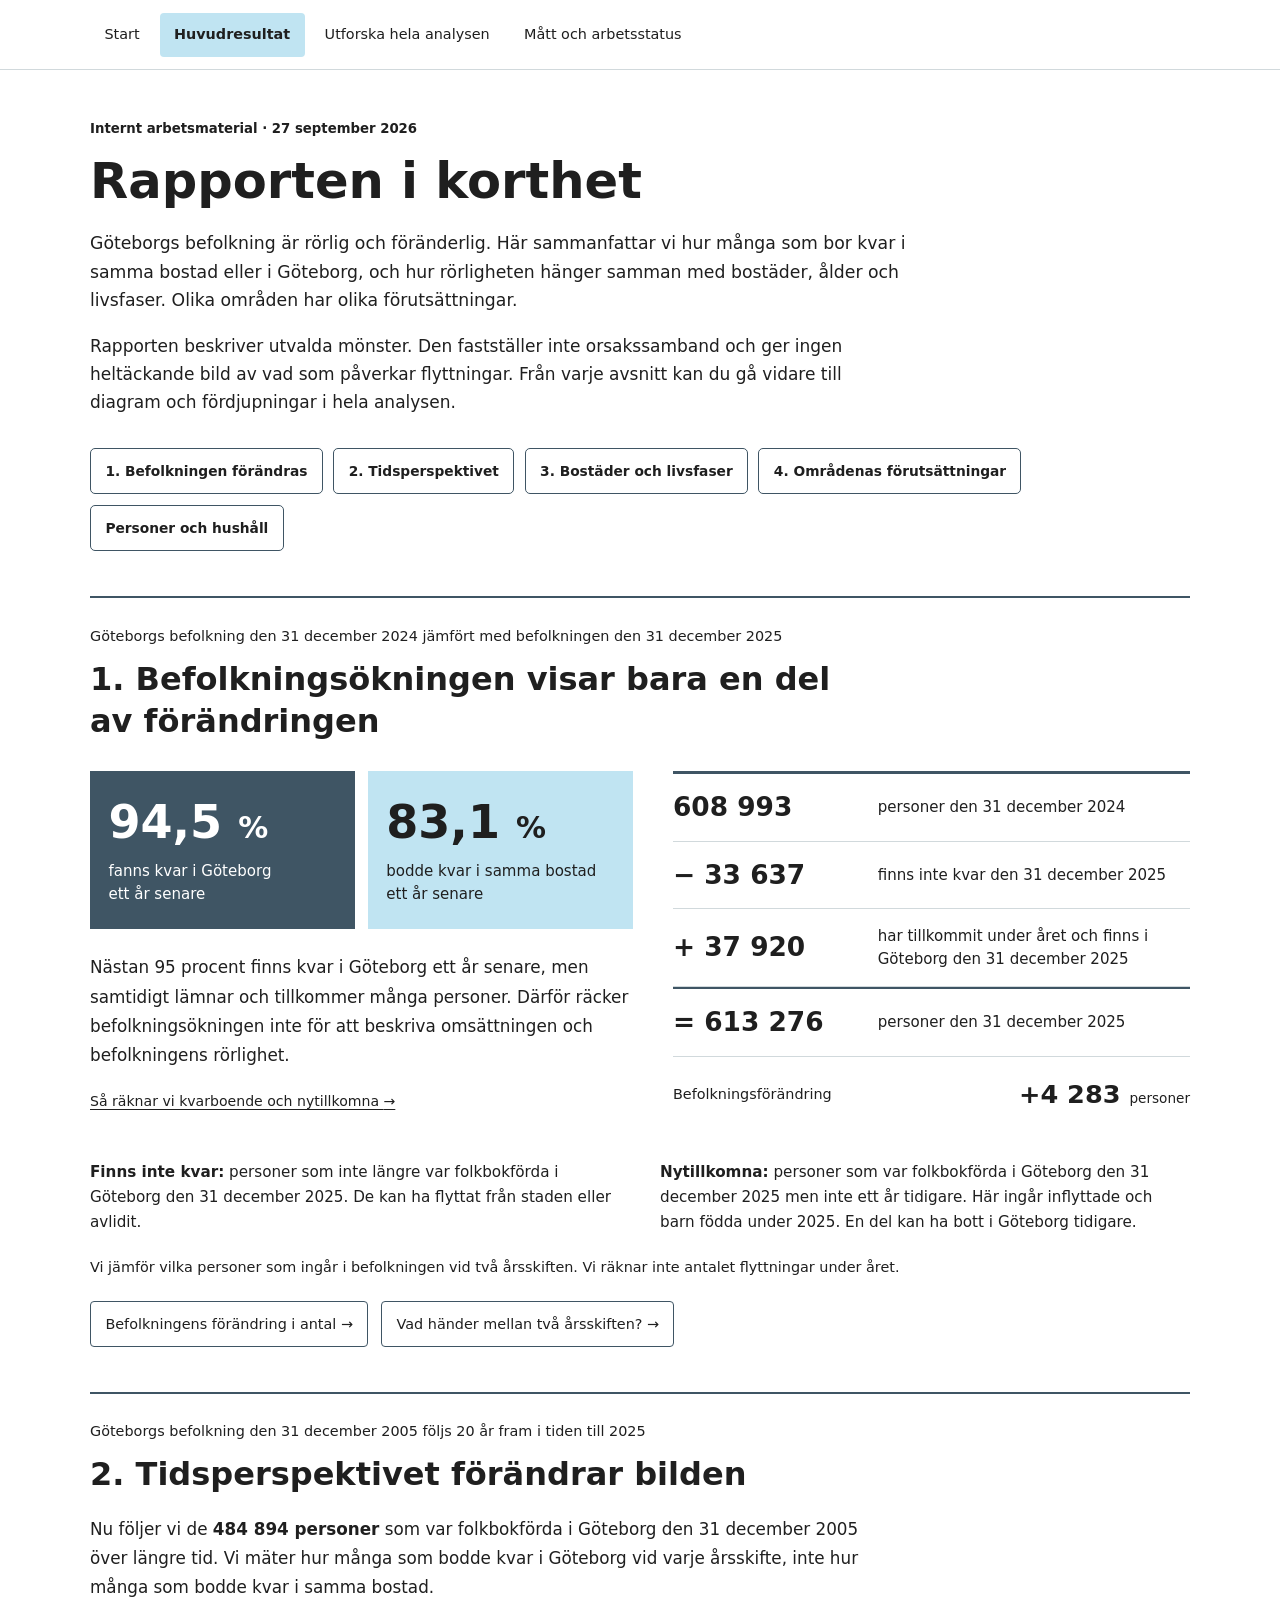
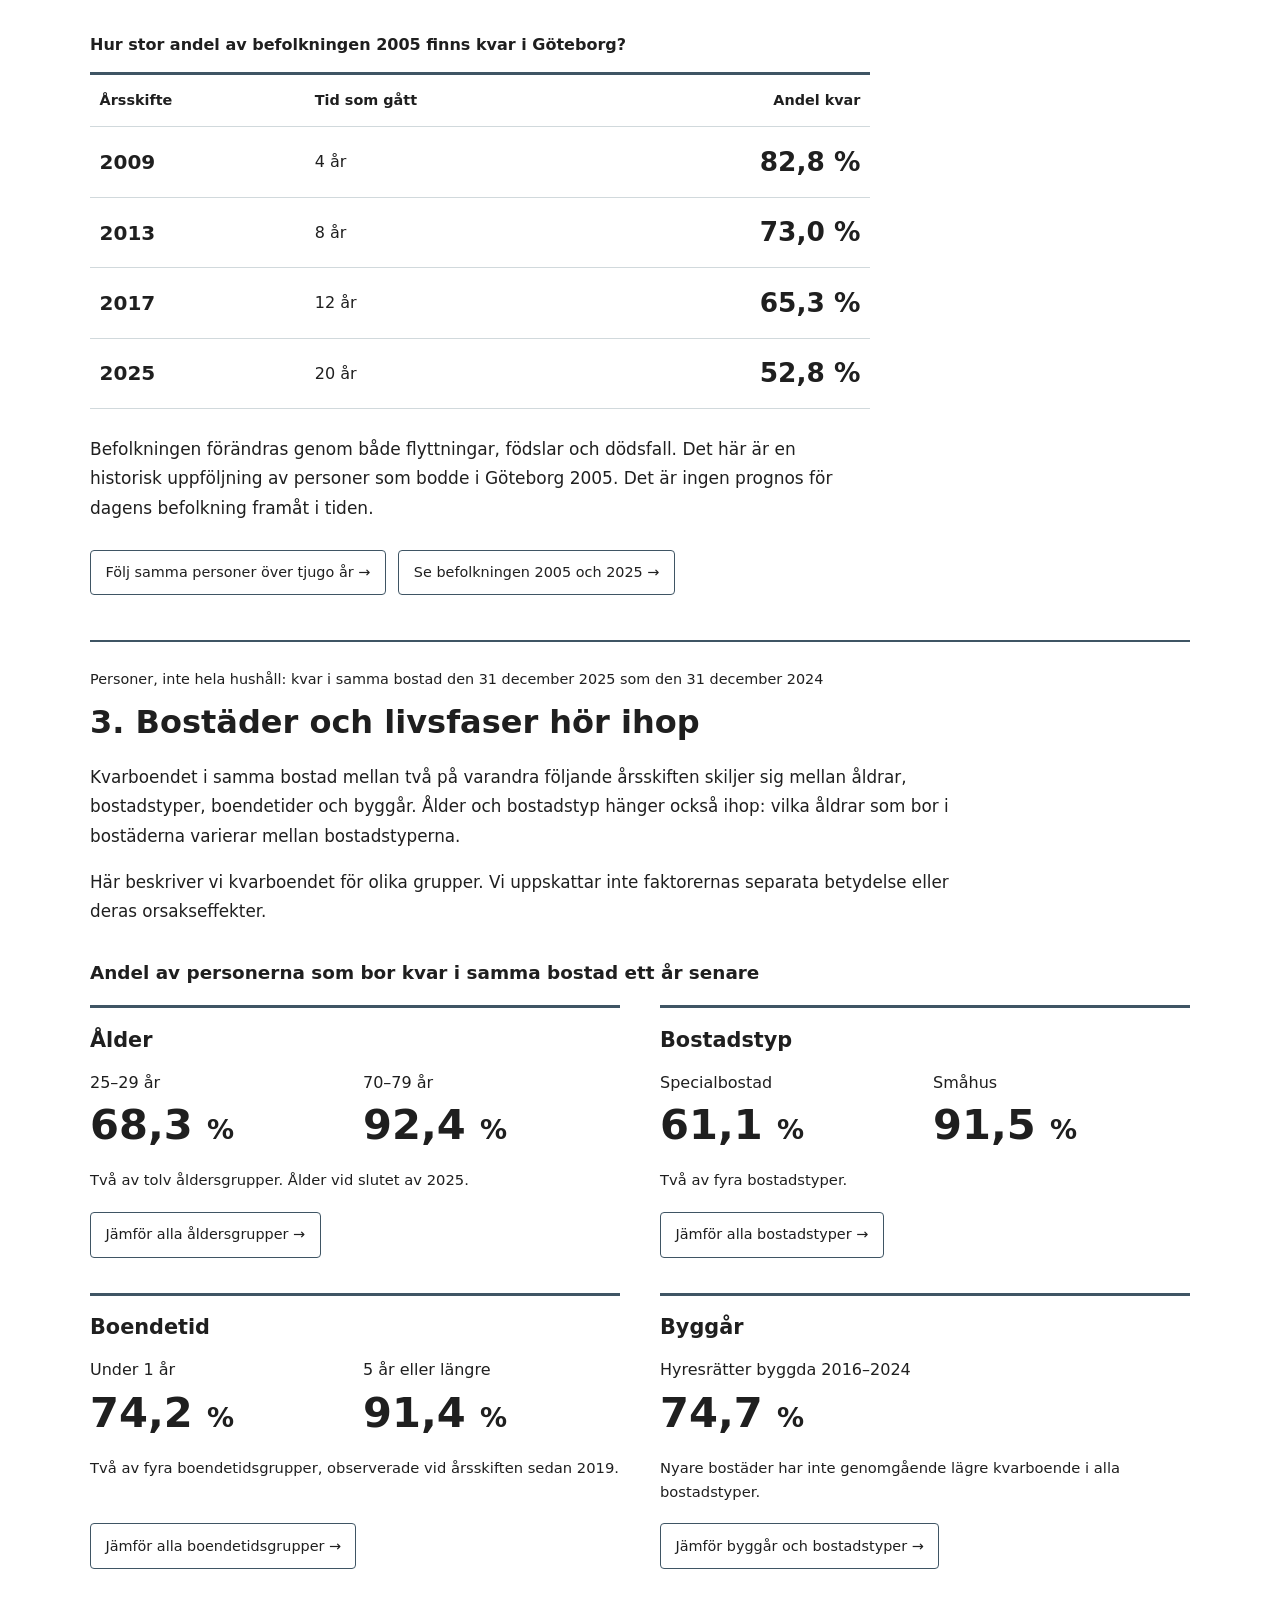
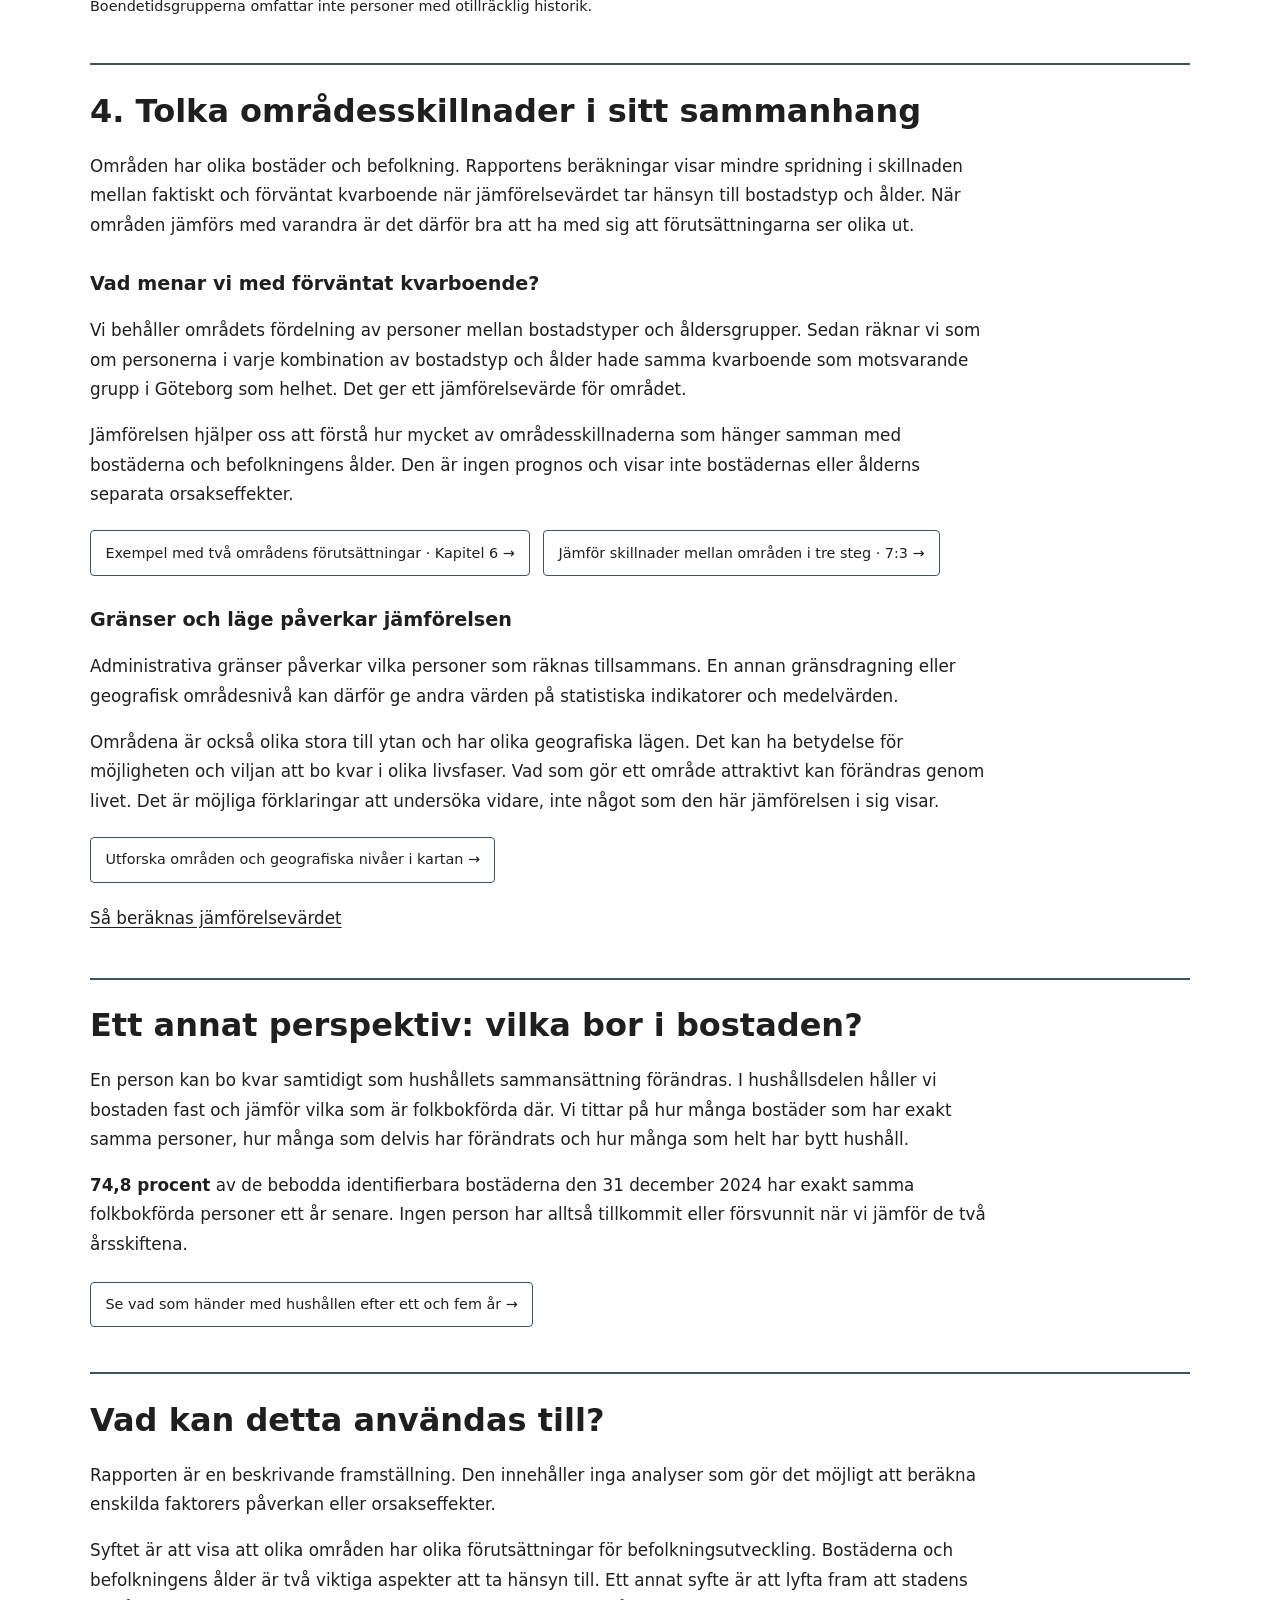
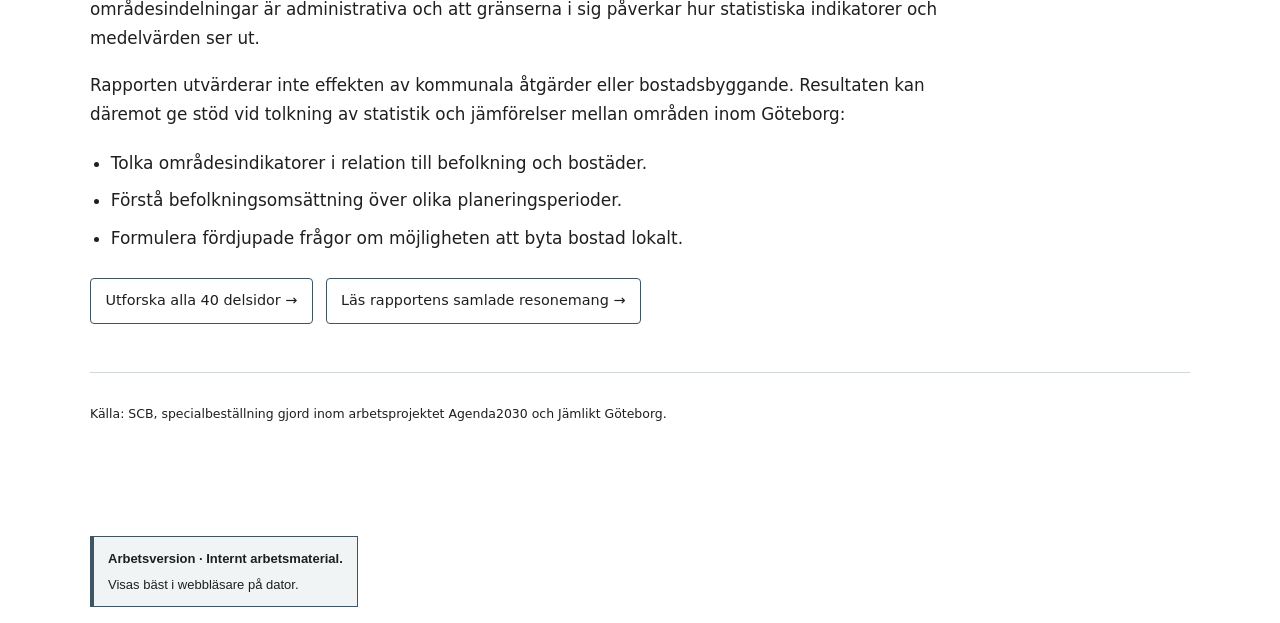
==== commit e3a6e495: "Uppdatera arbetsstatus, metodnot och startsidans statusruta" ====
--- a/huvudresultat.html
+++ b/huvudresultat.html
@@ -1,7 +1,7 @@
 <!doctype html><html lang="sv"><head><meta charset="utf-8"><meta name="viewport" content="width=device-width, initial-scale=1"><title>Arbetsversion 2 · Huvudresultaten</title><link rel="stylesheet" href="assets/css/styles.css"><link rel="stylesheet" href="arbetslage.css"><link rel="stylesheet" href="assets/css/arbetsversion2.css"><link rel="stylesheet" href="assets/css/huvudresultat.css"></head><body class="v2-guide v2-summary"><a class="hoppa" href="#innehall">Hoppa till innehållet</a><header><nav class="summary-nav" aria-label="Rapportens sidor"><a href="index.html">Start</a><a href="huvudresultat.html" aria-current="page">Huvudresultat</a><a href="utforska.html">Utforska hela analysen</a><a href="metod-och-status.html">Mått och arbetsstatus</a></nav></header><main id="innehall">
 <div class="summary-intro">
   <p class="v2-context"><strong>Internt arbetsmaterial · 27 september 2026</strong></p>
-<p class="v2-review-note">Beräkningarna är inte fullständigt publiceringsgranskade.</p>
+
   <h1>Rapporten i korthet</h1>
   <p class="v2-lead">Göteborgs befolkning är rörlig och föränderlig. Här sammanfattar vi hur många som bor kvar i samma bostad eller i Göteborg, och hur rörligheten hänger samman med bostäder, ålder och livsfaser. Olika områden har olika förutsättningar.</p>
   <p>Rapporten beskriver utvalda mönster. Den fastställer inte orsakssamband och ger ingen heltäckande bild av vad som påverkar flyttningar. Från varje avsnitt kan du gå vidare till diagram och fördjupningar i hela analysen.</p>
--- a/arbetslage.css
+++ b/arbetslage.css
@@ -1 +1,4 @@
 .arbetslage{position:fixed;bottom:12px;left:16px;z-index:80;max-width:265px;padding:12px 14px;border:1px solid #3f5564;border-left:4px solid #3f5564;background:#f1f4f5;color:#1f1f1f;font:13px/1.5 Arial,sans-serif}.arbetslage strong,.arbetslage span{display:block}.arbetslage strong{font-weight:700;margin-bottom:6px}.arbetslage span+span{margin-top:6px}@media(max-width:1100px){.arbetslage{position:relative;left:auto;bottom:auto;margin:0 1rem 6rem;max-width:none;width:fit-content}}@media print{.arbetslage{position:static;margin:1rem 0}}
+
+/* På startsidan ligger rutan till höger om introduktionen och läsknappen. */
+@media screen and (min-width:1101px){.rapport-start .arbetslage{left:auto;right:24px}}
